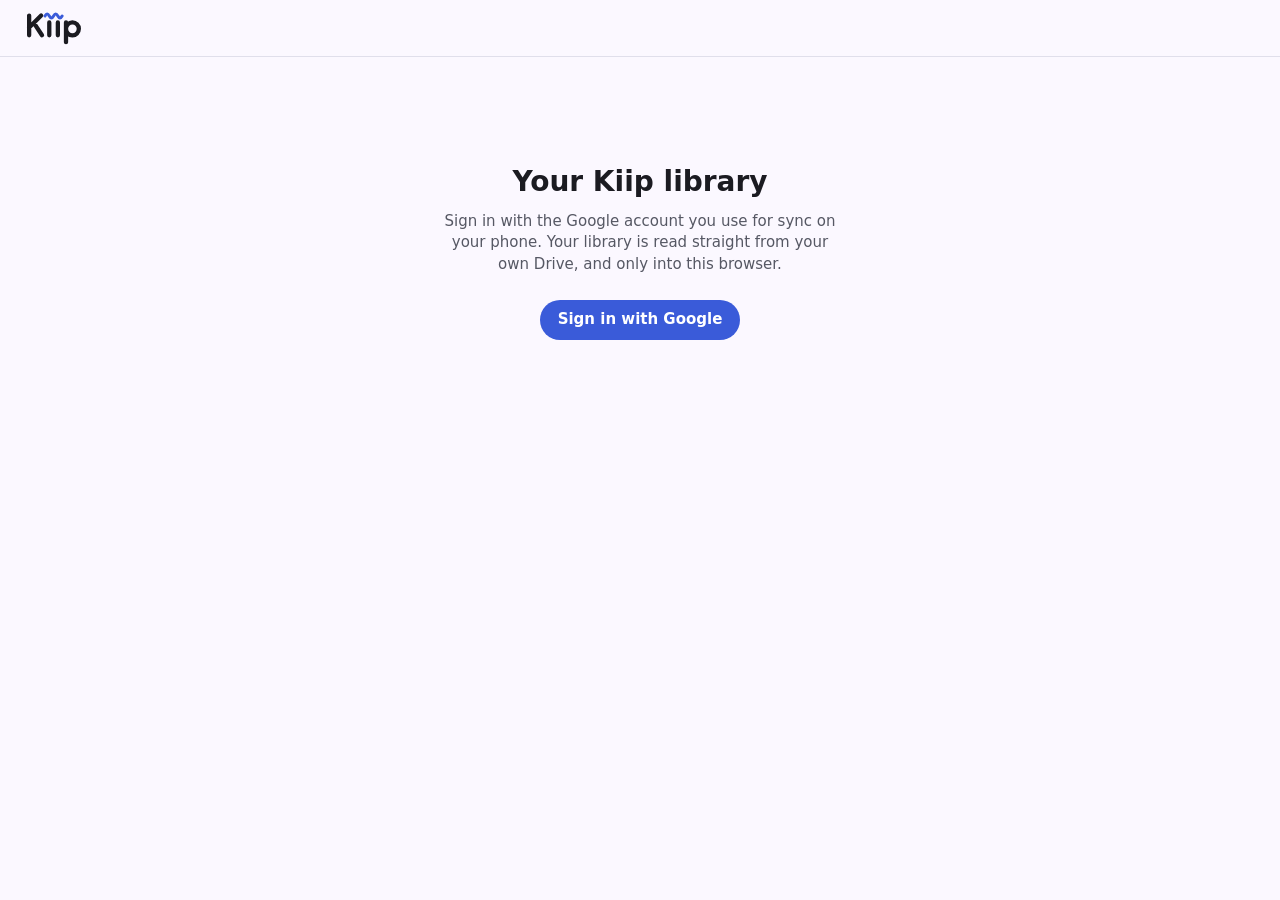
==== index.html @ f7668b69 "Add the view-only Kiip website Signs in with Google and reads the library from the person's own Driv" ====
<!doctype html>
<html lang="en">
<head>
<meta charset="utf-8">
<meta name="viewport" content="width=device-width, initial-scale=1">
<meta http-equiv="Content-Security-Policy" content="default-src 'none'; script-src 'self' https://accounts.google.com/gsi/client; style-src 'self' https://accounts.google.com/gsi/style; img-src https: http: blob:; connect-src https://www.googleapis.com https://accounts.google.com/gsi/; frame-src https://accounts.google.com/gsi/; base-uri 'none'; form-action 'none'">
<meta name="referrer" content="no-referrer">
<title>Kiip</title>
<link rel="icon" type="image/svg+xml" href="icon.svg">
<link rel="stylesheet" href="style.css">
<script src="https://accounts.google.com/gsi/client" async></script>
<script src="data.js" defer></script>
<script src="app.js" defer></script>
</head>
<body>
<header class="bar">
  <svg class="logo" viewBox="0 0 140 84" role="img" aria-label="Kiip">
    <path class="logo-word" d="M12 13V59M40 13 12 41M23 30 42 59M59 29V59M79 29V59M98 29V75M98 44a15 15 0 1 0 30 0a15 15 0 1 0-30 0"></path>
    <path class="logo-wave" d="M49 14q5-9 10 0t10 0t10 0t10 0"></path>
  </svg>
  <div class="bar-tools" id="tools" hidden>
    <input id="search" type="search" placeholder="Search" aria-label="Search your library">
    <label class="sort-label">Sort
      <select id="sort">
        <option value="newest-saved">Newest saved</option>
        <option value="oldest-saved">Oldest saved</option>
        <option value="newest-published">Newest published</option>
        <option value="oldest-published">Oldest published</option>
      </select>
    </label>
    <button id="refresh" class="quiet" type="button">Refresh</button>
    <button id="sign-out" class="quiet" type="button">Sign out</button>
  </div>
</header>

<section id="welcome" class="welcome">
  <h1>Your Kiip library</h1>
  <p id="message">Sign in with the Google account you use for sync on your phone. Your library is read straight from your own Drive, and only into this browser.</p>
  <button id="sign-in" type="button">Sign in with Google</button>
</section>

<main id="library" class="library" hidden>
  <nav class="side" aria-label="Filters">
    <div id="views" class="group"></div>
    <details id="sites-box" class="group" open>
      <summary>Sites</summary>
      <div id="sites"></div>
    </details>
    <details id="tags-box" class="group" open>
      <summary>Tags</summary>
      <div id="tags"></div>
    </details>
  </nav>
  <div class="content">
    <p id="result" class="result" role="status"></p>
    <div id="grid" class="grid"></div>
    <div id="more" class="more"></div>
  </div>
</main>

<dialog id="sheet" class="sheet" aria-label="Saved item"></dialog>
</body>
</html>
---- style.css ----
:root {
  color-scheme: light dark;
  --ground: #FBF8FF;
  --surface: #FFFFFF;
  --surface-2: #EFEDF7;
  --line: #E0DFEB;
  --ink: #1B1B21;
  --ink-2: #565864;
  --accent: #3A5BD9;
  --on-accent: #FFFFFF;
  --accent-soft: #DDE1FF;
  --on-accent-soft: #001454;
  --warn: #A3261E;
}

@media (prefers-color-scheme: dark) {
  :root {
    --ground: #131318;
    --surface: #1D1D23;
    --surface-2: #2A2A32;
    --line: #36363F;
    --ink: #E4E1E9;
    --ink-2: #B4B3BF;
    --accent: #B8C3FF;
    --on-accent: #002388;
    --accent-soft: #2B3A7C;
    --on-accent-soft: #DDE1FF;
    --warn: #FFB4AB;
  }
}

* { box-sizing: border-box; }

[hidden] { display: none !important; }

body {
  margin: 0;
  background: var(--ground);
  color: var(--ink);
  font: 15px/1.45 system-ui, -apple-system, "Segoe UI", Roboto, sans-serif;
}

button, input, select { font: inherit; color: inherit; }

button {
  min-height: 40px;
  padding: 0 18px;
  border: 0;
  border-radius: 20px;
  background: var(--accent);
  color: var(--on-accent);
  font-weight: 600;
  cursor: pointer;
}

button.quiet {
  padding: 0 12px;
  background: transparent;
  color: var(--ink-2);
  font-weight: 500;
}

button.quiet:hover { background: var(--surface-2); color: var(--ink); }

:focus-visible { outline: 2px solid var(--accent); outline-offset: 2px; }

/* The bar */

.bar {
  position: sticky;
  top: 0;
  z-index: 2;
  display: flex;
  flex-wrap: wrap;
  align-items: center;
  gap: 8px 24px;
  padding: 10px 24px;
  background: var(--ground);
  border-bottom: 1px solid var(--line);
}

.logo { width: 60px; height: 36px; flex: none; }

.logo-word, .logo-wave { fill: none; stroke-linecap: round; stroke-linejoin: round; }
.logo-word { stroke: var(--ink); stroke-width: 10; }
.logo-wave { stroke: var(--accent); stroke-width: 7; }

.bar-tools { flex: 1 1 320px; display: flex; flex-wrap: wrap; align-items: center; gap: 8px; }

#search {
  flex: 1 1 200px;
  max-width: 560px;
  min-height: 40px;
  padding: 0 16px;
  border: 1px solid var(--line);
  border-radius: 20px;
  background: var(--surface);
}

.sort-label { display: flex; align-items: center; gap: 6px; margin-left: auto; color: var(--ink-2); font-size: 14px; }

#sort {
  min-height: 40px;
  padding: 0 8px;
  border: 1px solid var(--line);
  border-radius: 8px;
  background: var(--surface);
  color: var(--ink);
}

/* Before signing in */

.welcome { max-width: 460px; margin: 12vh auto 0; padding: 0 24px; text-align: center; }
.welcome h1 { margin: 0 0 12px; font-size: 28px; line-height: 1.2; }
.welcome p { margin: 0 0 24px; color: var(--ink-2); }

/* The library */

.library { display: flex; align-items: flex-start; gap: 24px; padding: 16px 24px 40px; }

.side {
  position: sticky;
  top: 73px;
  flex: 0 0 230px;
  max-height: calc(100vh - 89px);
  overflow-y: auto;
}

.group { margin-bottom: 16px; }

.group summary {
  padding: 4px 10px;
  color: var(--ink-2);
  font-size: 13px;
  font-weight: 600;
  cursor: pointer;
}

.filter {
  display: flex;
  width: 100%;
  min-height: 36px;
  align-items: center;
  justify-content: space-between;
  gap: 10px;
  padding: 0 10px;
  border-radius: 8px;
  background: transparent;
  color: var(--ink);
  font-weight: 400;
  text-align: left;
}

.filter:hover { background: var(--surface-2); }
.filter[aria-pressed="true"] { background: var(--accent-soft); color: var(--on-accent-soft); font-weight: 600; }
.filter:disabled { color: var(--ink-2); opacity: .6; cursor: default; background: transparent; }
.filter-name { overflow: hidden; text-overflow: ellipsis; white-space: nowrap; }
.filter-count { flex: none; font-size: 13px; color: var(--ink-2); }
.filter[aria-pressed="true"] .filter-count { color: inherit; }

.show-all { min-height: 32px; margin-top: 2px; padding: 0 10px; font-size: 13px; }

.content { flex: 1 1 0; min-width: 0; }
.result { margin: 0 0 12px; color: var(--ink-2); font-size: 14px; }

.grid { display: flex; align-items: flex-start; gap: 12px; }
.column { flex: 1 1 0; min-width: 0; display: flex; flex-direction: column; gap: 12px; }
.more { height: 1px; }

.card {
  display: block;
  width: 100%;
  min-height: 0;
  padding: 0;
  overflow: hidden;
  border: 1px solid var(--line);
  border-radius: 14px;
  background: var(--surface);
  color: var(--ink);
  font-weight: 400;
  text-align: left;
}

.card:hover { border-color: var(--ink-2); }

.card-image { display: block; width: 100%; aspect-ratio: 1.91; object-fit: cover; background: var(--surface-2); }
.card-photo { display: block; width: 100%; max-height: 480px; object-fit: cover; background: var(--surface-2); }
.card-body { display: block; padding: 12px 14px; }

.card-title { display: block; font-size: 16px; font-weight: 600; line-height: 1.3; overflow-wrap: anywhere; }

.clamp {
  display: -webkit-box;
  -webkit-box-orient: vertical;
  overflow: hidden;
  overflow-wrap: anywhere;
}

.clamp-3 { -webkit-line-clamp: 3; }
.clamp-8 { -webkit-line-clamp: 8; }

.card-text { margin-top: 4px; color: var(--ink-2); font-size: 14px; }
.card-note { margin-top: 8px; padding: 6px 10px; border-radius: 8px; background: var(--accent-soft); color: var(--on-accent-soft); font-size: 14px; }
.card-meta { display: flex; justify-content: space-between; gap: 10px; margin-top: 8px; color: var(--ink-2); font-size: 13px; }
.card-host { overflow: hidden; text-overflow: ellipsis; white-space: nowrap; color: var(--accent); }
.card-date { flex: none; }
.gone { color: var(--warn); font-size: 13px; font-weight: 600; }

/* A saved item in full */

.sheet {
  width: min(640px, calc(100vw - 32px));
  max-height: calc(100vh - 48px);
  padding: 0;
  border: 1px solid var(--line);
  border-radius: 16px;
  background: var(--surface);
  color: var(--ink);
}

.sheet::backdrop { background: rgba(0, 0, 0, .5); }
.sheet-image { display: block; width: 100%; max-height: 340px; object-fit: cover; background: var(--surface-2); }
.sheet-body { padding: 20px 24px 16px; }
.sheet h2 { margin: 0 0 6px; font-size: 21px; line-height: 1.25; overflow-wrap: anywhere; }
.sheet h3 { margin: 18px 0 4px; color: var(--ink-2); font-size: 13px; font-weight: 600; }
.sheet p { margin: 0 0 8px; overflow-wrap: anywhere; white-space: pre-wrap; }
.sheet-date { color: var(--ink-2); font-size: 14px; }
.sheet-tags { display: flex; flex-wrap: wrap; gap: 6px; margin-top: 14px; }

.tag {
  min-height: 32px;
  padding: 0 12px;
  border: 1px solid var(--line);
  border-radius: 8px;
  background: transparent;
  color: var(--ink);
  font-size: 14px;
  font-weight: 400;
}

.tag:hover { background: var(--surface-2); }

.sheet-actions {
  position: sticky;
  bottom: 0;
  display: flex;
  flex-wrap: wrap;
  justify-content: flex-end;
  gap: 8px;
  padding: 12px 24px;
  border-top: 1px solid var(--line);
  background: var(--surface);
}

.action {
  display: inline-flex;
  align-items: center;
  min-height: 40px;
  padding: 0 18px;
  border-radius: 20px;
  background: var(--accent);
  color: var(--on-accent);
  font-weight: 600;
  text-decoration: none;
}

@media (max-width: 760px) {
  .bar { padding: 10px 16px; }
  .library { display: block; padding: 12px 16px 32px; }
  .side { position: static; max-height: none; margin-bottom: 8px; }
  #views { display: flex; flex-wrap: wrap; gap: 4px; }
  #views .filter { width: auto; }
  #sites, #tags { max-height: 240px; overflow-y: auto; }
  .sort-label { margin-left: 0; }
}
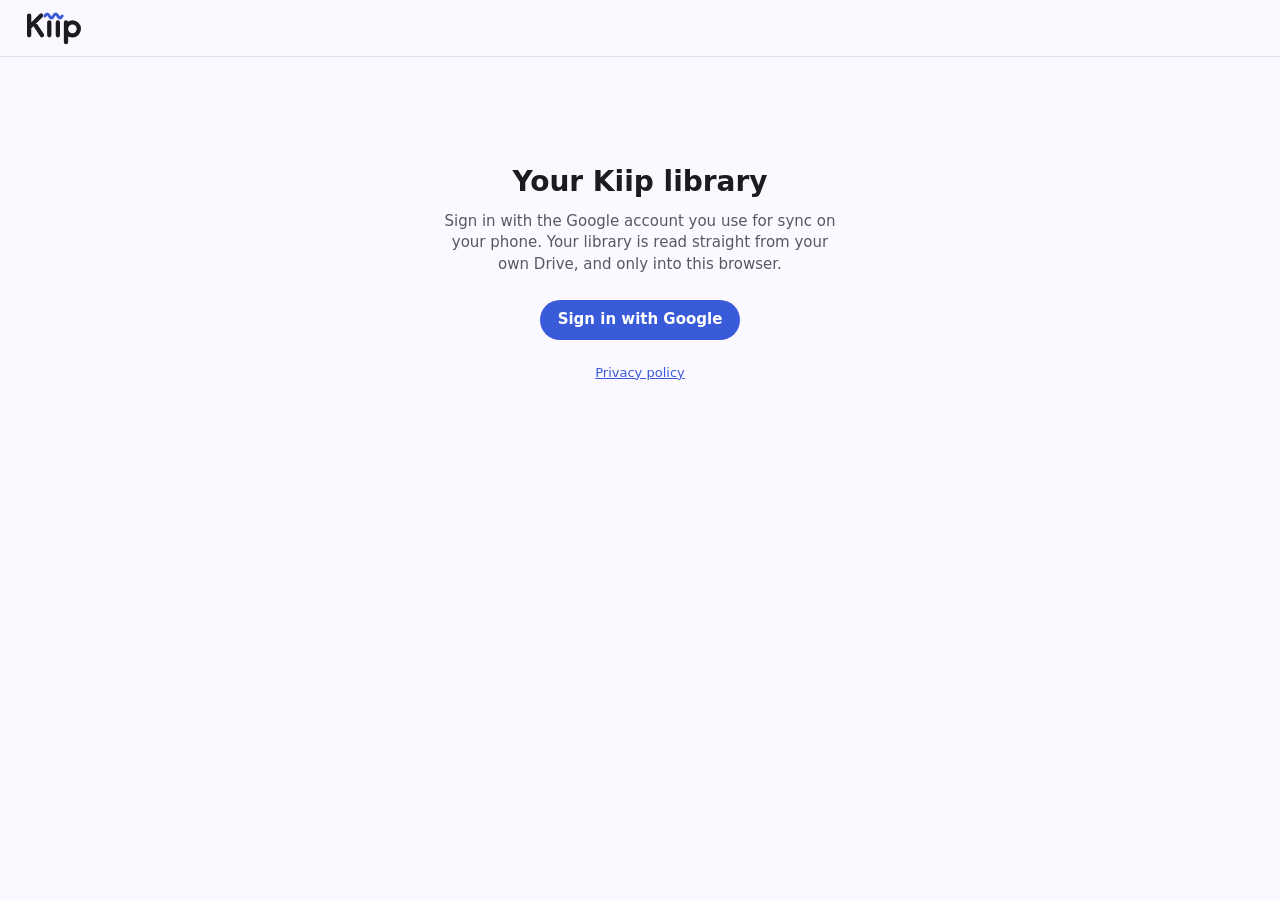
==== commit 8a239e2b: "Add a privacy policy Google asks for one before an app can be published, and the sign-in page now li" ====
--- a/index.html
+++ b/index.html
@@ -20,6 +20,9 @@
   </svg>
   <div class="bar-tools" id="tools" hidden>
     <input id="search" type="search" placeholder="Search" aria-label="Search your library">
+    <button id="add" type="button">Add</button>
+    <span id="save-status" class="save-status" role="status"></span>
+    <button id="save-action" class="quiet" type="button" hidden></button>
     <label class="sort-label">Sort
       <select id="sort">
         <option value="newest-saved">Newest saved</option>
@@ -37,6 +40,7 @@
   <h1>Your Kiip library</h1>
   <p id="message">Sign in with the Google account you use for sync on your phone. Your library is read straight from your own Drive, and only into this browser.</p>
   <button id="sign-in" type="button">Sign in with Google</button>
+  <p class="welcome-link"><a href="privacy.html">Privacy policy</a></p>
 </section>
 
 <main id="library" class="library" hidden>
@@ -59,5 +63,38 @@
 </main>
 
 <dialog id="sheet" class="sheet" aria-label="Saved item"></dialog>
+
+<section id="player" class="player" aria-label="Reading aloud" hidden>
+  <div class="player-title">
+    <span id="player-name" class="player-name"></span>
+    <span id="player-note" class="player-note"></span>
+  </div>
+  <input id="player-seek" class="player-seek" type="range" min="0" value="0" step="1" aria-label="Reading position">
+  <div class="player-controls">
+    <button id="player-back" class="quiet" type="button">Back</button>
+    <button id="player-play" type="button">Pause</button>
+    <button id="player-next" class="quiet" type="button">Next</button>
+    <button id="player-stop" class="quiet" type="button">Stop</button>
+    <label class="player-option">Speed
+      <select id="player-speed">
+        <option value="0.75">0.75×</option>
+        <option value="1">1×</option>
+        <option value="1.25">1.25×</option>
+        <option value="1.5">1.5×</option>
+        <option value="1.75">1.75×</option>
+        <option value="2">2×</option>
+      </select>
+    </label>
+    <label class="player-option">Voice
+      <select id="player-voice"><option value="">Default</option></select>
+    </label>
+  </div>
+</section>
+
+<div id="toast" class="toast" role="status" hidden>
+  <span id="toast-text"></span>
+  <button id="toast-action" class="quiet" type="button" hidden>Undo</button>
+</div>
+<datalist id="all-tags"></datalist>
 </body>
 </html>
--- a/style.css
+++ b/style.css
@@ -113,6 +113,19 @@
 .welcome { max-width: 460px; margin: 12vh auto 0; padding: 0 24px; text-align: center; }
 .welcome h1 { margin: 0 0 12px; font-size: 28px; line-height: 1.2; }
 .welcome p { margin: 0 0 24px; color: var(--ink-2); }
+.welcome .welcome-link { margin: 24px 0 0; font-size: 13px; }
+.welcome-link a, .privacy a { color: var(--accent); }
+
+/* The privacy policy */
+
+.privacy { max-width: 680px; margin: 0 auto; padding: 32px 16px 56px; overflow-wrap: anywhere; }
+.privacy h1 { margin: 24px 0 4px; font-size: 28px; line-height: 1.2; }
+.privacy h2 { margin: 32px 0 8px; font-size: 18px; line-height: 1.3; }
+.privacy p, .privacy ul { margin: 0 0 12px; }
+.privacy ul { padding-left: 22px; }
+.privacy li { margin-bottom: 8px; }
+.privacy code { font-size: 14px; }
+.privacy-date { color: var(--ink-2); }
 
 /* The library */
 
@@ -264,6 +277,107 @@
   text-decoration: none;
 }
 
+.action.quiet-action { background: var(--surface-2); color: var(--ink); }
+
+button.danger { background: transparent; color: var(--warn); font-weight: 500; padding: 0 12px; }
+button.danger:hover { background: var(--surface-2); }
+
+/* Adding and editing */
+
+.field { display: block; margin-top: 14px; color: var(--ink-2); font-size: 13px; font-weight: 600; }
+
+.field input, .field textarea {
+  display: block;
+  width: 100%;
+  margin-top: 4px;
+  padding: 10px 12px;
+  border: 1px solid var(--line);
+  border-radius: 8px;
+  background: var(--ground);
+  color: var(--ink);
+  font: 15px/1.45 system-ui, -apple-system, "Segoe UI", Roboto, sans-serif;
+  resize: vertical;
+}
+
+.field-hint { display: block; margin-top: 4px; color: var(--ink-2); font-size: 13px; font-weight: 400; }
+
+.save-status { color: var(--ink-2); font-size: 14px; }
+.save-status.problem { color: var(--warn); font-weight: 600; }
+
+/* Reading aloud */
+
+.card-box { position: relative; }
+.card-box .card-meta { padding-right: 34px; }
+
+.card-read {
+  position: absolute;
+  right: 8px;
+  bottom: 6px;
+  width: 36px;
+  min-height: 36px;
+  padding: 0;
+  display: flex;
+  align-items: center;
+  justify-content: center;
+  border-radius: 18px;
+  background: transparent;
+  color: var(--ink-2);
+}
+
+.card-read:hover { background: var(--surface-2); color: var(--ink); }
+.card-read svg { width: 20px; height: 20px; fill: none; stroke: currentColor; stroke-width: 2; stroke-linecap: round; stroke-linejoin: round; }
+
+body.listening { padding-bottom: 150px; }
+
+.player {
+  position: fixed;
+  left: 0;
+  right: 0;
+  bottom: 0;
+  z-index: 2;
+  padding: 10px 24px 12px;
+  border-top: 1px solid var(--line);
+  background: var(--surface);
+}
+
+.player-title { display: flex; align-items: baseline; justify-content: space-between; gap: 16px; }
+.player-name { min-width: 0; overflow: hidden; text-overflow: ellipsis; white-space: nowrap; font-weight: 600; }
+.player-note { flex: none; color: var(--ink-2); font-size: 13px; }
+.player-seek { display: block; width: 100%; margin: 6px 0; accent-color: var(--accent); }
+.player-controls { display: flex; flex-wrap: wrap; align-items: center; gap: 6px; }
+.player-option { display: flex; align-items: center; gap: 6px; margin-left: 10px; color: var(--ink-2); font-size: 14px; }
+
+.player-option select {
+  max-width: 190px;
+  min-height: 36px;
+  padding: 0 6px;
+  border: 1px solid var(--line);
+  border-radius: 8px;
+  background: var(--surface);
+  color: var(--ink);
+}
+
+body.listening .toast { bottom: 150px; }
+
+.toast {
+  position: fixed;
+  left: 50%;
+  bottom: 24px;
+  z-index: 3;
+  display: flex;
+  align-items: center;
+  gap: 12px;
+  max-width: calc(100vw - 32px);
+  padding: 8px 12px 8px 18px;
+  border-radius: 12px;
+  background: var(--ink);
+  color: var(--ground);
+  transform: translateX(-50%);
+}
+
+.toast button.quiet { color: var(--ground); font-weight: 600; }
+.toast button.quiet:hover { background: transparent; text-decoration: underline; }
+
 @media (max-width: 760px) {
   .bar { padding: 10px 16px; }
   .library { display: block; padding: 12px 16px 32px; }
@@ -272,4 +386,8 @@
   #views .filter { width: auto; }
   #sites, #tags { max-height: 240px; overflow-y: auto; }
   .sort-label { margin-left: 0; }
-}
+  .player { padding: 8px 16px 10px; }
+  .player-option { margin-left: 0; }
+  body.listening { padding-bottom: 200px; }
+  body.listening .toast { bottom: 200px; }
+}
